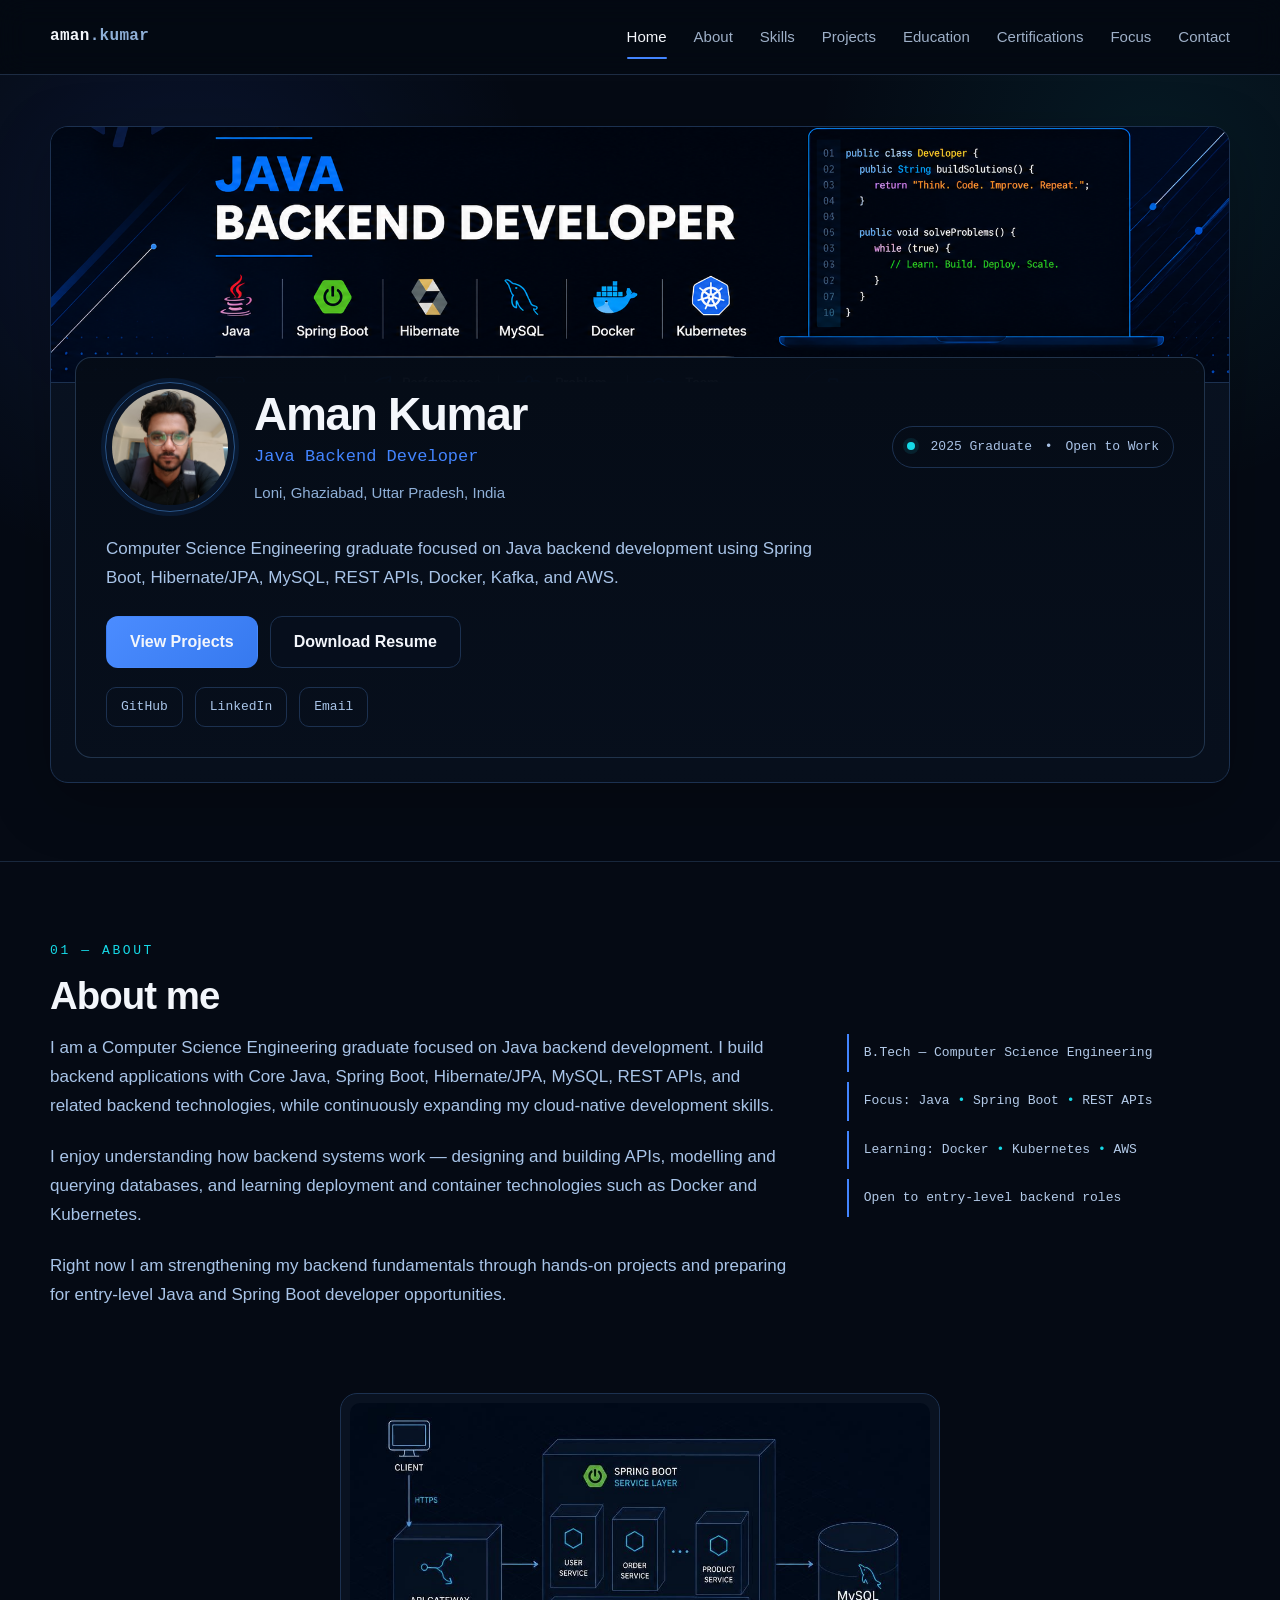
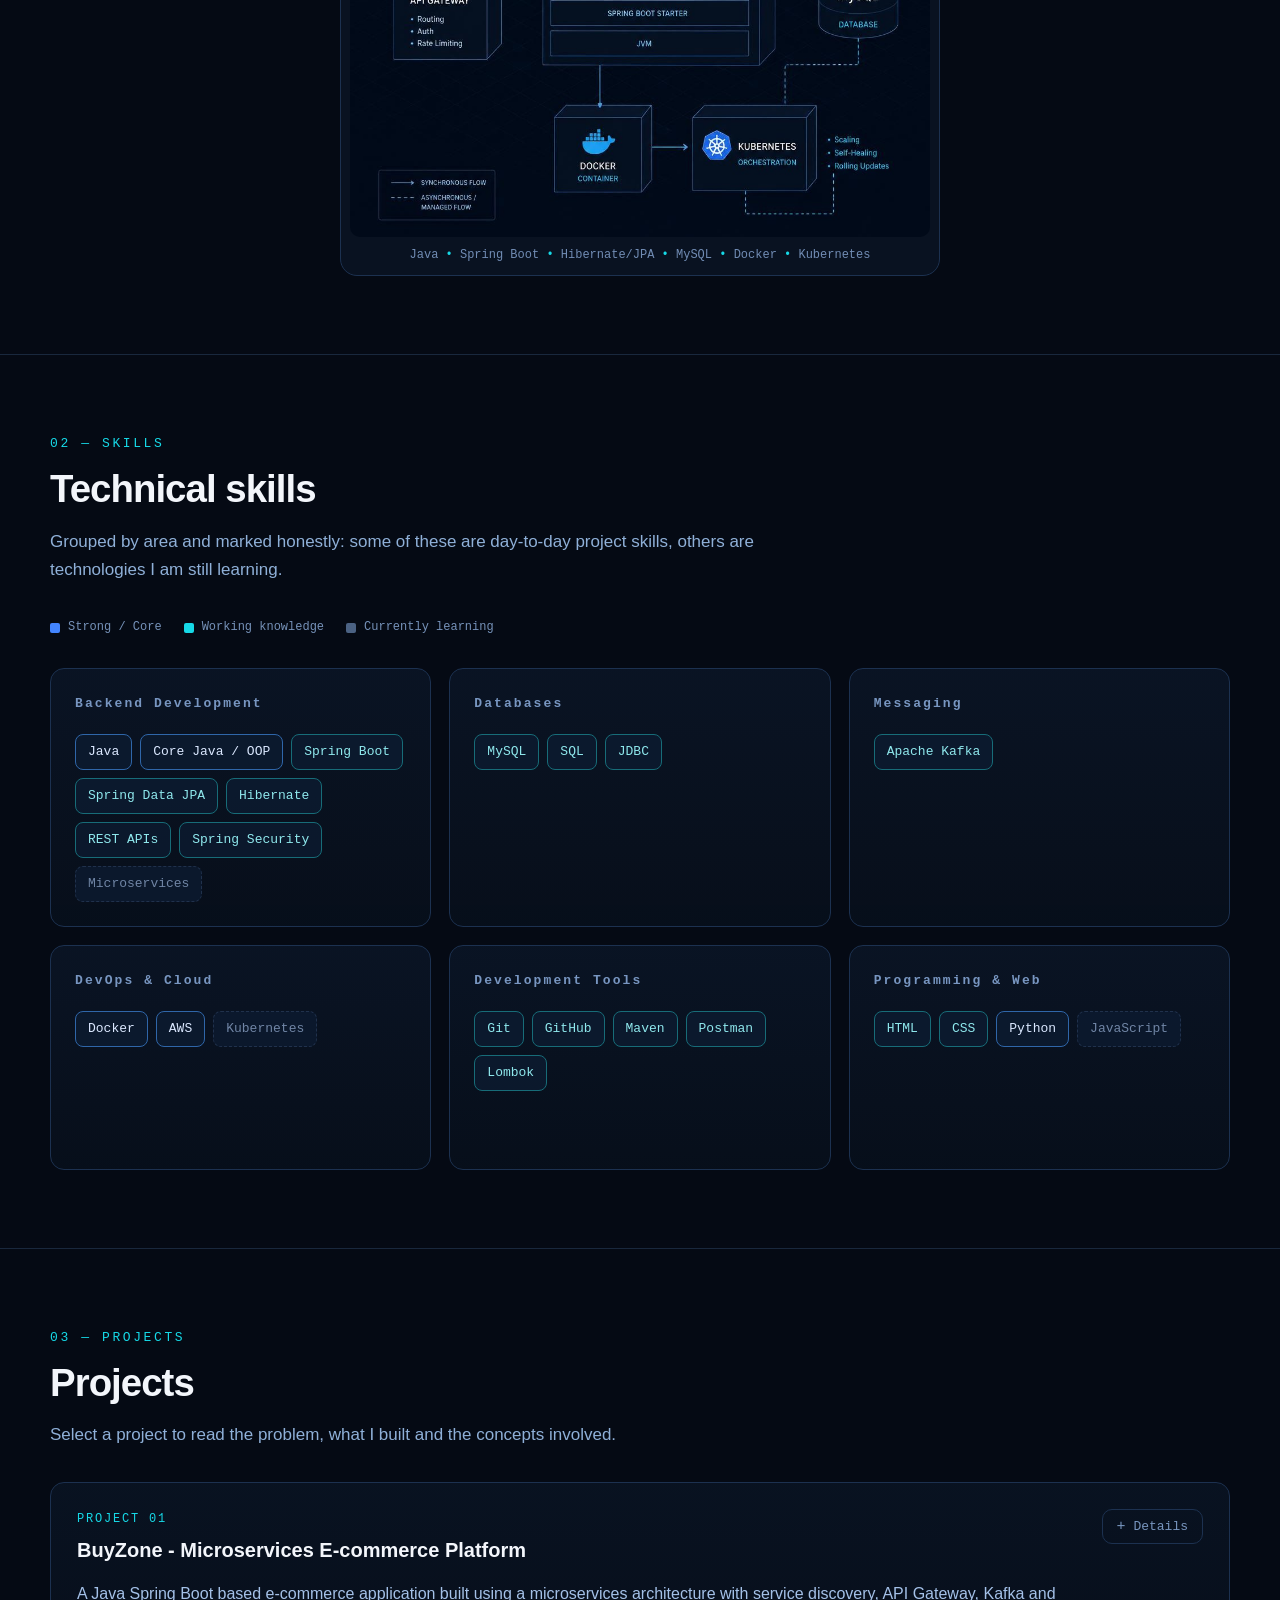
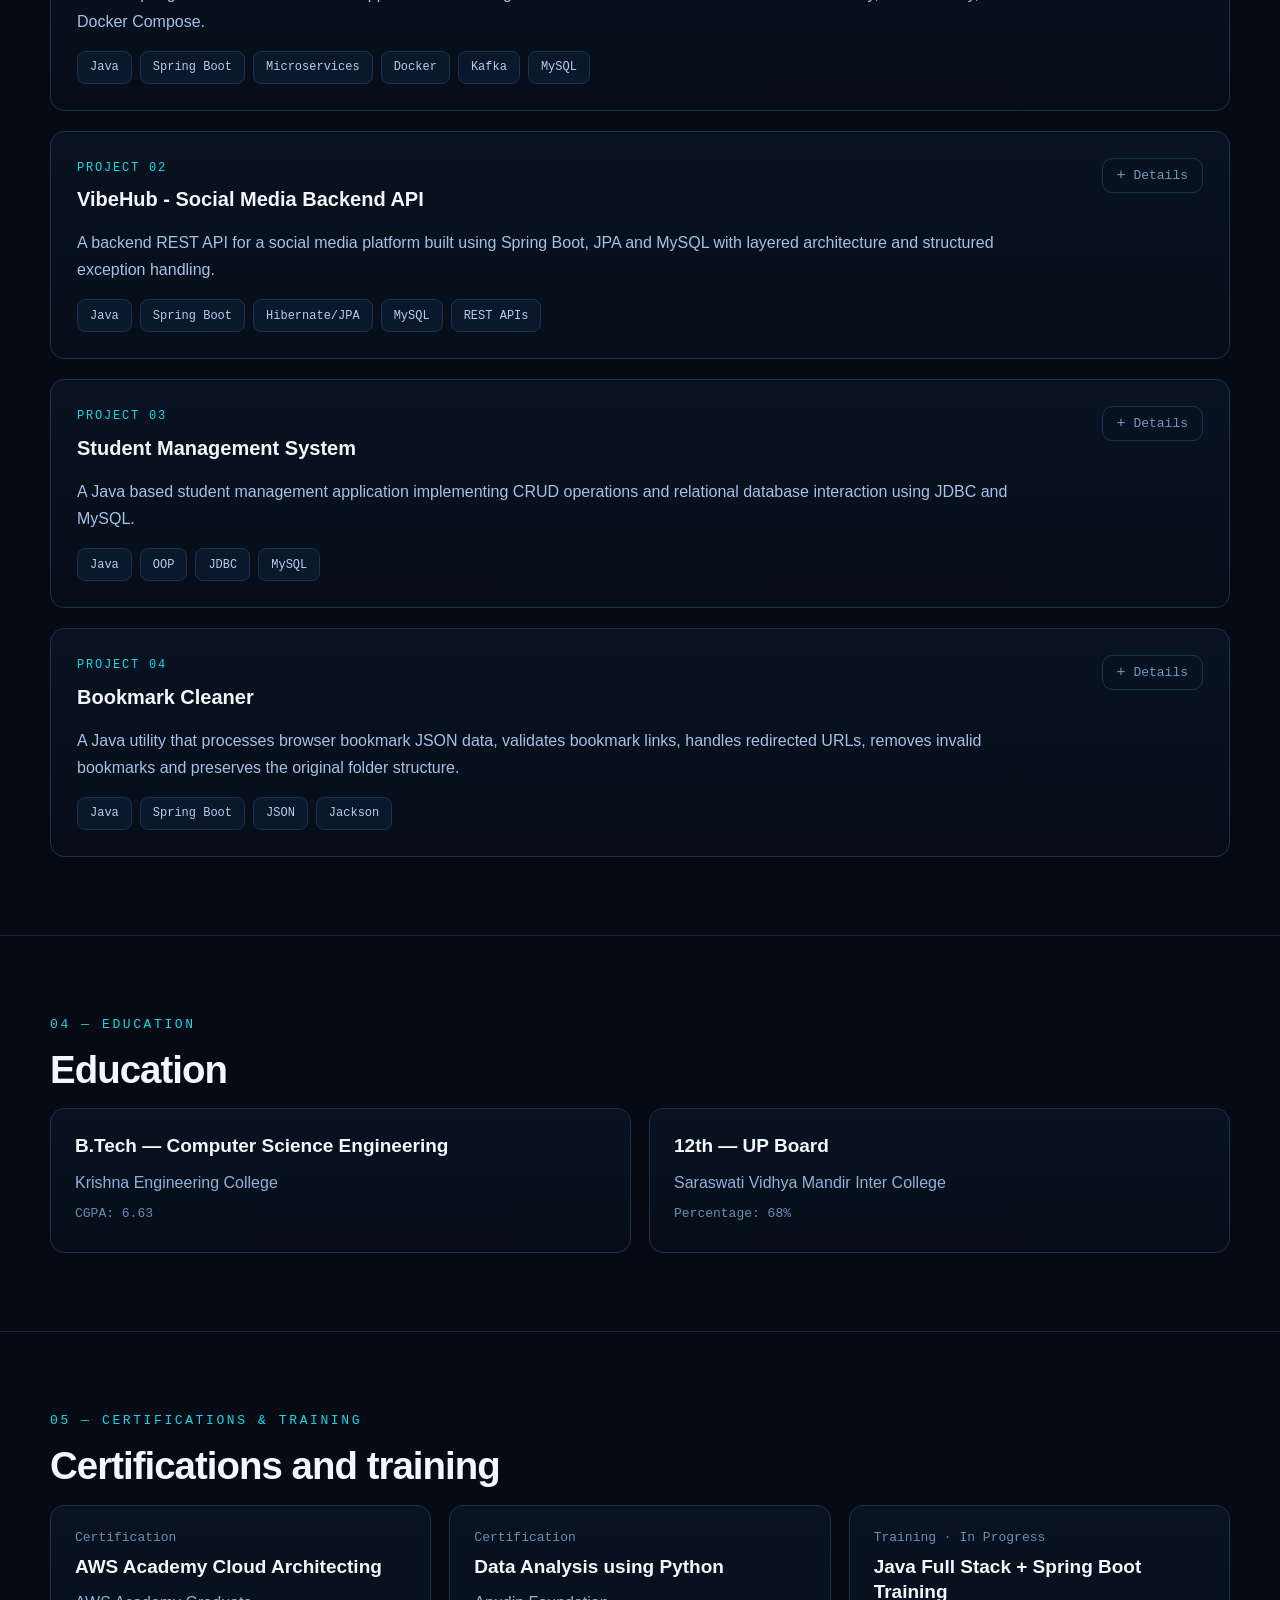
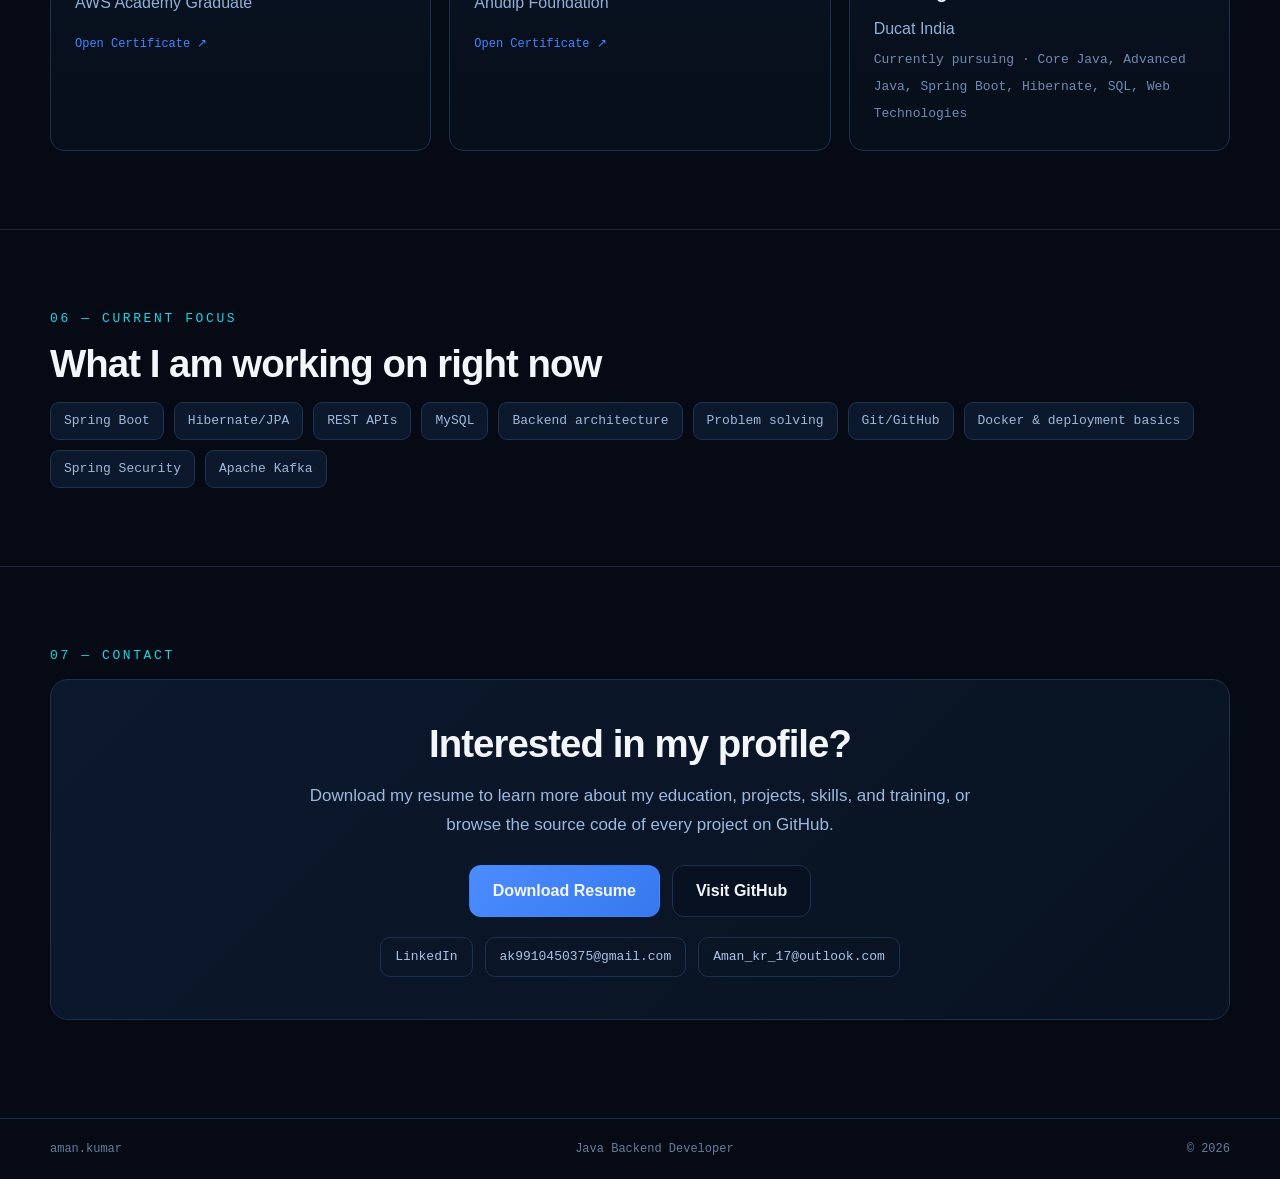
==== index.html @ 30c05685 "added metadata to HTML page for better SEO results" ====
<!doctype html>
<html lang="en">
    <head>
        <meta charset="UTF-8" />
        <meta name="viewport" content="width=device-width, initial-scale=1.0" />

        <title>Aman Kumar — Java Backend Developer | Spring Boot</title>
        <meta
            name="description"
            content="Aman Kumar is a Java Backend Developer and CSE graduate building backend applications with Java, Spring Boot, Hibernate/JPA, MySQL, REST APIs, Docker, Kafka and AWS."
        />
        <meta name="author" content="Aman Kumar" />
        <meta
            name="robots"
            content="index, follow, max-image-preview:large, max-snippet:-1, max-video-preview:-1"
        />

        <!-- Canonical URL: the preferred indexable URL for this portfolio. -->
        <link
            rel="canonical"
            href="https://aman-kumar-developer.github.io/"
        />

        <!-- Open Graph metadata for link previews and social sharing. -->
        <meta
            property="og:title"
            content="Aman Kumar — Java Backend Developer | Spring Boot"
        />
        <meta
            property="og:description"
            content="Portfolio of Aman Kumar, a Java Backend Developer focused on Java, Spring Boot, Hibernate/JPA, MySQL, REST APIs, Docker, Kafka and AWS."
        />
        <meta
            property="og:url"
            content="https://aman-kumar-developer.github.io/"
        />
        <meta property="og:type" content="profile" />
        <meta property="og:locale" content="en_IN" />
        <meta property="og:site_name" content="Aman Kumar — Java Backend Developer" />
        <meta
            property="og:image"
            content="https://aman-kumar-developer.github.io/images/hero-banner-DESKTOP.png"
        />
        <meta
            property="og:image:alt"
            content="Aman Kumar — Java Backend Developer portfolio banner"
        />
        <meta property="profile:first_name" content="Aman" />
        <meta property="profile:last_name" content="Kumar" />

        <!-- X/Twitter-compatible social preview metadata. -->
        <meta name="twitter:card" content="summary_large_image" />
        <meta
            name="twitter:title"
            content="Aman Kumar — Java Backend Developer | Spring Boot"
        />
        <meta
            name="twitter:description"
            content="Portfolio of Aman Kumar, a Java Backend Developer focused on Java, Spring Boot, Hibernate/JPA, MySQL, REST APIs, Docker, Kafka and AWS."
        />
        <meta
            name="twitter:image"
            content="https://aman-kumar-developer.github.io/images/hero-banner-DESKTOP.png"
        />
        <meta
            name="twitter:image:alt"
            content="Aman Kumar — Java Backend Developer portfolio banner"
        />

        <link rel="stylesheet" href="css/style-updated.css" />

        <!-- Structured data helps search engines understand the person and website. -->
        <script type="application/ld+json">
        {
          "@context": "https://schema.org",
          "@graph": [
            {
              "@type": "Person",
              "@id": "https://aman-kumar-developer.github.io/#person",
              "name": "Aman Kumar",
              "url": "https://aman-kumar-developer.github.io/",
              "image": "https://aman-kumar-developer.github.io/images/profile-photo%20(Small).png",
              "jobTitle": "Java Backend Developer",
              "description": "Java Backend Developer and Computer Science Engineering graduate focused on Java, Spring Boot, Hibernate/JPA, MySQL, REST APIs, Docker, Kafka and AWS.",
              "sameAs": [
                "https://github.com/Aman-Kumar-Developer",
                "https://www.linkedin.com/in/aman-kumar-177811348/"
              ],
              "knowsAbout": [
                "Java",
                "Core Java",
                "Object-Oriented Programming",
                "Spring Boot",
                "Spring Data JPA",
                "Hibernate",
                "REST APIs",
                "Spring Security",
                "MySQL",
                "SQL",
                "JDBC",
                "Apache Kafka",
                "Docker",
                "Docker Compose",
                "AWS",
                "Kubernetes",
                "Git",
                "GitHub",
                "Maven"
              ],
              "alumniOf": {
                "@type": "CollegeOrUniversity",
                "name": "Krishna Engineering College"
              }
            },
            {
              "@type": "WebSite",
              "@id": "https://aman-kumar-developer.github.io/#website",
              "url": "https://aman-kumar-developer.github.io/",
              "name": "Aman Kumar — Java Backend Developer",
              "description": "Professional portfolio of Aman Kumar, a Java Backend Developer focused on Java and Spring Boot backend development.",
              "publisher": {
                "@id": "https://aman-kumar-developer.github.io/#person"
              }
            },
            {
              "@type": "ProfilePage",
              "@id": "https://aman-kumar-developer.github.io/#profilepage",
              "url": "https://aman-kumar-developer.github.io/",
              "name": "Aman Kumar — Java Backend Developer",
              "isPartOf": {
                "@id": "https://aman-kumar-developer.github.io/#website"
              },
              "mainEntity": {
                "@id": "https://aman-kumar-developer.github.io/#person"
              }
            }
          ]
        }
        </script>
    </head>
    <body>
        <header class="site-header">
            <nav class="nav container" aria-label="Primary navigation">
                <a class="brand" href="#home">aman<span>.kumar</span></a>

                <button
                    class="menu-toggle"
                    type="button"
                    aria-label="Open navigation"
                    aria-expanded="false"
                >
                    <span></span><span></span><span></span>
                </button>

                <div class="nav-links">
                    <a class="nav-link active" href="#home">Home</a>
                    <a class="nav-link" href="#about">About</a>
                    <a class="nav-link" href="#skills">Skills</a>
                    <a class="nav-link" href="#projects">Projects</a>
                    <a class="nav-link" href="#education">Education</a>
                    <a class="nav-link" href="#certifications">Certifications</a>
                    <a class="nav-link" href="#focus">Focus</a>
                    <a class="nav-link" href="#contact">Contact</a>
                </div>
            </nav>
        </header>

        <main>
            <!-- HERO -->
            <section id="home" class="hero section">
                <div class="container">
                    <div class="hero-card reveal">
                        <img
                            class="hero-banner clickable-image"
                            src="images/hero-banner-DESKTOP.png"
                            alt="Java backend developer portfolio banner featuring Java, Spring Boot, Hibernate, MySQL, Docker and Kubernetes"
                            loading="eager"
                            fetchpriority="high"
                            decoding="async"
                        />

                        <div class="hero-content">
                            <div class="profile-row">
                                <img
                                    class="profile-photo clickable-image"
                                    id="profilePic"
                                    src="images/profile-photo (Small).png"
                                    alt="Portrait of Aman Kumar, Java Backend Developer"
                                    decoding="async"
                                />
                                <div class="profile-copy">
                                    <h1>Aman Kumar</h1>
                                    <p class="role">Java Backend Developer</p>
                                    <p class="location">
                                        Loni, Ghaziabad, Uttar Pradesh, India
                                    </p>
                                </div>

                                <div class="status-badge">
                                    <span class="status-dot"></span>
                                    2025 Graduate <i>•</i> Open to Work
                                </div>
                            </div>

                            <p class="hero-description">
                                Computer Science Engineering graduate focused on
                                Java backend development using Spring Boot,
                                Hibernate/JPA, MySQL, REST APIs, Docker, Kafka,
                                and AWS.
                            </p>

                            <div class="hero-actions">
                                <a class="button primary" href="#projects"
                                    >View Projects</a
                                >
                                <a
                                    class="button secondary"
                                    href="files/AMAN_kumar_java_1P.pdf"
                                    download
                                    type="application/pdf"
                                    >Download Resume</a
                                >
                            </div>

                            <div class="social-links">
                                <a
                                    href="https://github.com/Aman-Kumar-Developer"
                                    target="_blank"
                                    rel="me noopener"
                                    >GitHub</a
                                >
                                <a
                                    href="https://linkedin.com/in/aman-kumar-177811348"
                                    target="_blank"
                                    rel="me noopener"
                                    >LinkedIn</a
                                >
                                <a href="mailto:ak9910450375@gmail.com"
                                    >Email</a
                                >
                            </div>
                        </div>
                    </div>
                </div>
            </section>

            <!-- ABOUT -->
            <section id="about" class="section divided">
                <div class="container">
                    <p class="section-label">01 — ABOUT</p>
                    <div class="section-heading">
                        <h2>About me</h2>
                    </div>

                    <div class="about-grid">
                        <div class="about-copy">
                            <p>
                                I am a Computer Science Engineering graduate
                                focused on Java backend development. I build
                                backend applications with Core Java, Spring Boot,
                                Hibernate/JPA, MySQL, REST APIs, and related
                                backend technologies, while continuously expanding
                                my cloud-native development skills.
                            </p>
                            <p>
                                I enjoy understanding how backend systems work —
                                designing and building APIs, modelling and
                                querying databases, and learning deployment and
                                container technologies such as Docker and
                                Kubernetes.
                            </p>
                            <p>
                                Right now I am strengthening my backend
                                fundamentals through hands-on projects and
                                preparing for entry-level Java and Spring Boot
                                developer opportunities.
                            </p>
                        </div>

                        <aside class="about-meta">
                            <div>B.Tech — Computer Science Engineering</div>
                            <div>
                                Focus: Java <span>•</span> Spring Boot
                                <span>•</span> REST APIs
                            </div>
                            <div>
                                Learning: Docker <span>•</span> Kubernetes
                                <span>•</span> AWS
                            </div>
                            <div>Open to entry-level backend roles</div>
                        </aside>
                    </div>

                    <div class="architecture-card reveal">
                        <img
                            src="images/architecture.jpg"
                            class="clickable-image"
                            loading="lazy"
                            decoding="async"
                            alt="Backend architecture diagram showing client, API gateway, Spring Boot services, MySQL, Docker and Kubernetes"
                        />
                        <p>
                            Java <span>•</span> Spring Boot
                            <span>•</span> Hibernate/JPA <span>•</span> MySQL
                            <span>•</span> Docker <span>•</span> Kubernetes
                        </p>
                    </div>
                </div>
            </section>

            <!-- SKILLS -->
            <section id="skills" class="section divided">
                <div class="container">
                    <p class="section-label">02 — SKILLS</p>
                    <h2>Technical skills</h2>
                    <p class="section-intro">
                        Grouped by area and marked honestly: some of these are
                        day-to-day project skills, others are technologies I am
                        still learning.
                    </p>

                    <div class="legend" aria-label="Skill level legend">
                        <span
                            ><b class="legend-dot core"></b>Strong / Core</span
                        >
                        <span
                            ><b class="legend-dot working"></b>Working
                            knowledge</span
                        >
                        <span
                            ><b class="legend-dot learning"></b>Currently
                            learning</span
                        >
                    </div>

                    <div class="skill-grid">
                        <article class="skill-card">
                            <h3>Backend Development</h3>
                            <div class="chips">
                                <span class="chip core">Java</span>
                                <span class="chip core">Core Java / OOP</span>
                                <span class="chip working">Spring Boot</span>
                                <span class="chip working"
                                    >Spring Data JPA</span
                                >
                                <span class="chip working">Hibernate</span>
                                <span class="chip working">REST APIs</span>
                                <span class="chip working"
                                    >Spring Security</span
                                >
                                <span class="chip learning">Microservices</span>
                            </div>
                        </article>

                        <article class="skill-card">
                            <h3>Databases</h3>
                            <div class="chips">
                                <span class="chip working">MySQL</span>
                                <span class="chip working">SQL</span>
                                <span class="chip working">JDBC</span>
                            </div>
                        </article>

                        <article class="skill-card">
                            <h3>Messaging</h3>
                            <div class="chips">
                                <span class="chip working">Apache Kafka</span>
                            </div>
                        </article>

                        <article class="skill-card">
                            <h3>DevOps &amp; Cloud</h3>
                            <div class="chips">
                                <span class="chip core">Docker</span>
                                <span class="chip core">AWS</span>
                                <span class="chip learning">Kubernetes</span>
                            </div>
                        </article>

                        <article class="skill-card">
                            <h3>Development Tools</h3>
                            <div class="chips">
                                <span class="chip working">Git</span>
                                <span class="chip working">GitHub</span>
                                <span class="chip working">Maven</span>
                                <span class="chip working">Postman</span>
                                <span class="chip working">Lombok</span>
                            </div>
                        </article>

                        <article class="skill-card">
                            <h3>Programming &amp; Web</h3>
                            <div class="chips">
                                <span class="chip working">HTML</span>
                                <span class="chip working">CSS</span>
                                <span class="chip core">Python</span>
                                <span class="chip learning">JavaScript</span>
                            </div>
                        </article>
                    </div>
                </div>
            </section>

            <!-- PROJECTS -->
            <section id="projects" class="section divided">
                <div class="container">
                    <p class="section-label">03 — PROJECTS</p>
                    <h2>Projects</h2>
                    <p class="section-intro">
                        Select a project to read the problem, what I built and
                        the concepts involved.
                    </p>

                    <div class="project-list">
                        <!-- PROJECT 01 -->
                        <article class="project-card reveal">
                            <div class="project-top">
                                <div>
                                    <p class="project-number">PROJECT 01</p>
                                    <h3>
                                        BuyZone - Microservices E-commerce
                                        Platform
                                    </h3>
                                </div>
                                <button
                                    class="details-toggle"
                                    type="button"
                                    aria-expanded="false"
                                >
                                    <span>+</span> Details
                                </button>
                            </div>

                            <p class="project-summary">
                                A Java Spring Boot based e-commerce application
                                built using a microservices architecture with
                                service discovery, API Gateway, Kafka and Docker
                                Compose.
                            </p>

                            <div class="chips">
                                <span class="tag">Java</span>
                                <span class="tag">Spring Boot</span>
                                <span class="tag">Microservices</span>
                                <span class="tag">Docker</span>
                                <span class="tag">Kafka</span>
                                <span class="tag">MySQL</span>
                            </div>

                            <div class="project-details">
                                <div>
                                    <strong>Problem</strong>
                                    <p>
                                        Build and run an e-commerce system using
                                        independently deployable services with
                                        communication and service management
                                        between components.
                                    </p>
                                </div>

                                <div>
                                    <strong>What was built</strong>
                                    <p>
                                        Worked on a Spring Boot microservices
                                        application involving Service Discovery
                                        with Eureka, API Gateway, REST APIs,
                                        notification services, databases and
                                        Kafka-based asynchronous communication.
                                    </p>
                                </div>

                                <div>
                                    <strong>Main concepts</strong>
                                    <p>
                                        Microservices architecture, service
                                        discovery, API gateway, asynchronous
                                        messaging, containerization, service
                                        dependencies, health checks and
                                        troubleshooting.
                                    </p>
                                </div>

                                <div>
                                    <strong>Technologies</strong>
                                    <p>
                                        Java, Spring Boot, Microservices,
                                        Eureka, Docker, Docker Compose, Kafka,
                                        REST APIs and MySQL.
                                    </p>
                                </div>
                            </div>
                        </article>

                        <!-- PROJECT 02 -->
                        <article class="project-card reveal">
                            <div class="project-top">
                                <div>
                                    <p class="project-number">PROJECT 02</p>
                                    <h3>VibeHub - Social Media Backend API</h3>
                                </div>
                                <button
                                    class="details-toggle"
                                    type="button"
                                    aria-expanded="false"
                                >
                                    <span>+</span> Details
                                </button>
                            </div>

                            <p class="project-summary">
                                A backend REST API for a social media platform
                                built using Spring Boot, JPA and MySQL with
                                layered architecture and structured exception
                                handling.
                            </p>

                            <div class="chips">
                                <span class="tag">Java</span>
                                <span class="tag">Spring Boot</span>
                                <span class="tag">Hibernate/JPA</span>
                                <span class="tag">MySQL</span>
                                <span class="tag">REST APIs</span>
                            </div>

                            <div class="project-details">
                                <div>
                                    <strong>Problem</strong>
                                    <p>
                                        Provide a structured backend for social
                                        media style user and post operations
                                        with persistent relational data.
                                    </p>
                                </div>

                                <div>
                                    <strong>What was built</strong>
                                    <p>
                                        Built a Spring Boot REST backend with
                                        user management, authentication flows,
                                        profile management, posts and database
                                        interaction using layered architecture.
                                    </p>
                                </div>

                                <div>
                                    <strong>Main concepts</strong>
                                    <p>
                                        Dependency injection, DTOs,
                                        service-repository architecture, entity
                                        relationships, validation, global
                                        exception handling, ORM and RESTful API
                                        design.
                                    </p>
                                </div>

                                <div>
                                    <strong>Technologies</strong>
                                    <p>
                                        Java, Spring Boot, Spring Data JPA,
                                        Hibernate, MySQL, Lombok and Maven.
                                    </p>
                                </div>

                                <a
                                    class="inline-link"
                                    href="https://github.com/Aman-Kumar-Developer/aman-a25/VibeHub"
                                    target="_blank"
                                    rel="noopener"
                                >
                                    View on GitHub ↗
                                </a>
                            </div>
                        </article>

                        <!-- PROJECT 03 -->
                        <article class="project-card reveal">
                            <div class="project-top">
                                <div>
                                    <p class="project-number">PROJECT 03</p>
                                    <h3>Student Management System</h3>
                                </div>
                                <button
                                    class="details-toggle"
                                    type="button"
                                    aria-expanded="false"
                                >
                                    <span>+</span> Details
                                </button>
                            </div>

                            <p class="project-summary">
                                A Java based student management application
                                implementing CRUD operations and relational
                                database interaction using JDBC and MySQL.
                            </p>

                            <div class="chips">
                                <span class="tag">Java</span>
                                <span class="tag">OOP</span>
                                <span class="tag">JDBC</span>
                                <span class="tag">MySQL</span>
                            </div>

                            <div class="project-details">
                                <div>
                                    <strong>Problem</strong>
                                    <p>
                                        Manage student records while keeping
                                        application logic and relational
                                        database interaction organized.
                                    </p>
                                </div>

                                <div>
                                    <strong>What was built</strong>
                                    <p>
                                        A Java application with CRUD operations,
                                        JDBC and MySQL persistence, input
                                        validation, exception handling and
                                        interface driven separation of
                                        responsibilities.
                                    </p>
                                </div>

                                <div>
                                    <strong>Main concepts</strong>
                                    <p>
                                        OOP, abstraction, interfaces, exception
                                        handling, database connectivity and
                                        structured application design.
                                    </p>
                                </div>

                                <div>
                                    <strong>Technologies</strong>
                                    <p>Java, JDBC and MySQL.</p>
                                </div>

                                <a
                                    class="inline-link"
                                    href="https://github.com/Aman-Kumar-Developer/StudentManagementSystem"
                                    target="_blank"
                                    rel="noopener"
                                >
                                    View on GitHub ↗
                                </a>
                            </div>
                        </article>

                        <!-- PROJECT 04 -->
                        <article class="project-card reveal">
                            <div class="project-top">
                                <div>
                                    <p class="project-number">PROJECT 04</p>
                                    <h3>Bookmark Cleaner</h3>
                                </div>
                                <button
                                    class="details-toggle"
                                    type="button"
                                    aria-expanded="false"
                                >
                                    <span>+</span> Details
                                </button>
                            </div>

                            <p class="project-summary">
                                A Java utility that processes browser bookmark
                                JSON data, validates bookmark links, handles
                                redirected URLs, removes invalid bookmarks and
                                preserves the original folder structure.
                            </p>

                            <div class="chips">
                                <span class="tag">Java</span>
                                <span class="tag">Spring Boot</span>
                                <span class="tag">JSON</span>
                                <span class="tag">Jackson</span>
                            </div>

                            <div class="project-details">
                                <div>
                                    <strong>Problem</strong>
                                    <p>
                                        Clean a browser bookmark export without
                                        losing the original folder structure.
                                    </p>
                                </div>

                                <div>
                                    <strong>What was built</strong>
                                    <p>
                                        A Java utility that parses bookmark
                                        JSON, validates links, handles
                                        redirects, removes invalid entries and
                                        generates an updated bookmark structure.
                                    </p>
                                </div>

                                <div>
                                    <strong>Main concepts</strong>
                                    <p>
                                        JSON parsing, object mapping,
                                        validation, URL handling and recursive
                                        bookmark structures.
                                    </p>
                                </div>

                                <div>
                                    <strong>Technologies</strong>
                                    <p>Java, Spring Boot, JSON and Jackson.</p>
                                </div>
                            </div>
                        </article>
                    </div>
                </div>
            </section>

            <!-- EDUCATION -->
            <section id="education" class="section divided">
                <div class="container">
                    <p class="section-label">04 — EDUCATION</p>
                    <h2>Education</h2>

                    <div class="education-grid">
                        <article class="info-card">
                            <h3>B.Tech — Computer Science Engineering</h3>
                            <p>Krishna Engineering College</p>
                            <span>CGPA: 6.63</span>
                        </article>
                        <article class="info-card">
                            <h3>12th — UP Board</h3>
                            <p>Saraswati Vidhya Mandir Inter College</p>
                            <span>Percentage: 68%</span>
                        </article>
                    </div>
                </div>
            </section>

            <!-- CERTIFICATIONS -->
            <section id="certifications" class="section divided">
                <div class="container">
                    <p class="section-label">
                        05 — CERTIFICATIONS &amp; TRAINING
                    </p>
                    <h2>Certifications and training</h2>

                    <div class="cert-grid">
                        <article class="info-card cert-card">
                            <small>Certification</small>
                            <h3>AWS Academy Cloud Architecting</h3>
                            <p>AWS Academy Graduate</p>
                            <a
                                class="inline-link"
                                href="files/aws-academy-cloud-architecting.pdf"
                                target="_blank"
                                rel="noopener"
                                >Open Certificate ↗</a
                            >
                        </article>

                        <article class="info-card cert-card">
                            <small>Certification</small>
                            <h3>Data Analysis using Python</h3>
                            <p>Anudip Foundation</p>
                            <a
                                class="inline-link"
                                href="files/data-analysis-python.pdf"
                                target="_blank"
                                rel="noopener"
                                >Open Certificate ↗</a
                            >
                        </article>

                        <article class="info-card cert-card">
                            <small>Training · In Progress</small>
                            <h3>Java Full Stack + Spring Boot Training</h3>
                            <p>Ducat India</p>
                            <span
                                >Currently pursuing · Core Java, Advanced Java,
                                Spring Boot, Hibernate, SQL, Web
                                Technologies</span
                            >
                        </article>
                    </div>
                </div>
            </section>

            <!-- CURRENT FOCUS -->
            <section id="focus" class="section divided">
                <div class="container">
                    <p class="section-label">06 — CURRENT FOCUS</p>
                    <h2>What I am working on right now</h2>

                    <div class="focus-chips">
                        <span>Spring Boot</span>
                        <span>Hibernate/JPA</span>
                        <span>REST APIs</span>
                        <span>MySQL</span>
                        <span>Backend architecture</span>
                        <span>Problem solving</span>
                        <span>Git/GitHub</span>
                        <span>Docker &amp; deployment basics</span>
                        <span>Spring Security</span>
                        <span>Apache Kafka</span>
                    </div>
                </div>
            </section>

            <!-- CONTACT -->
            <section id="contact" class="section divided contact-section">
                <div class="container">
                    <p class="section-label">07 — CONTACT</p>

                    <div class="contact-card reveal">
                        <h2>Interested in my profile?</h2>
                        <p>
                            Download my resume to learn more about my education,
                            projects, skills, and training, or browse the source
                            code of every project on GitHub.
                        </p>

                        <div class="contact-actions">
                            <a
                                class="button primary"
                                href="files/resume.pdf"
                                download
                                type="application/pdf"
                                >Download Resume</a
                            >
                            <a
                                class="button secondary"
                                href="https://github.com/Aman-Kumar-Developer"
                                target="_blank"
                                rel="noopener"
                                >Visit GitHub</a
                            >
                        </div>

                        <div class="contact-links">
                            <a
                                href="https://linkedin.com/in/aman-kumar-177811348"
                                target="_blank"
                                rel="noopener"
                                >LinkedIn</a
                            >
                            <a href="mailto:ak9910450375@gmail.com"
                                >ak9910450375@gmail.com</a
                            >
                            <a href="mailto:Aman_kr_17@outlook.com"
                                >Aman_kr_17@outlook.com</a
                            >
                        </div>
                    </div>
                </div>
            </section>
        </main>

        <footer class="footer">
            <div class="container">
                <span>aman.kumar</span>
                <span>Java Backend Developer</span>
                <span>© <span id="year"></span></span>
            </div>
        </footer>

        <!-- Image Expansion Modal -->
        <div id="imageModal" class="modal">
            <span class="modal-close">&times;</span>
            <img class="modal-content" id="expandedImage" />
        </div>

        <script src="js/script.js"></script>
    </body>
</html>
---- css/style-updated.css ----
/* =========================================================
   Aman Kumar — Java Backend Developer Portfolio
   Responsive desktop-first stylesheet
   ========================================================= */

/* ---------- Design Tokens ---------- */

:root {
    --bg: #050a14;
    --bg-soft: #07101e;
    --surface: #091221;
    --surface-2: #0b1627;

    --border: #1c3150;
    --border-strong: #295487;

    --text: #f3f6fb;
    --muted: #8fb0d8;
    --muted-2: #6f89ac;

    --blue: #4385ff;
    --blue-2: #2674ff;
    --cyan: #16d9e7;

    --shadow: 0 18px 60px rgba(0, 0, 0, 0.25);
    --radius: 14px;

    /* Calibrated for normal 100% laptop viewing. */
    --max: 1180px;
}

/* ---------- Base ---------- */

* {
    box-sizing: border-box;
}

html {
    scroll-behavior: smooth;
    scroll-padding-top: 78px;
}

body {
    margin: 0;
    background: var(--bg);
    color: var(--text);
    font-family: "Segoe UI", Arial, sans-serif;
    line-height: 1.7;
}

img {
    max-width: 100%;
}

a {
    color: inherit;
    text-decoration: none;
}

button,
a {
    -webkit-tap-highlight-color: transparent;
}

button {
    font: inherit;
}

.container {
    width: min(calc(100% - 64px), var(--max));
    margin-inline: auto;
}

.section {
    padding: clamp(78px, 5vw, 94px) 0;
}

.divided {
    border-top: 1px solid rgba(43, 67, 96, 0.55);
}

.section-label,
.project-number,
.skill-card h3,
.brand,
.status-badge,
.about-meta,
.tag,
.chip,
.focus-chips span,
.legend,
.inline-link {
    font-family: Consolas, "Courier New", monospace;
}

.section-label {
    margin: 0 0 12px;
    color: var(--cyan);
    font-size: 13px;
    letter-spacing: 0.2em;
    text-transform: uppercase;
}

h1,
h2,
h3,
p {
    margin-top: 0;
}

h2 {
    margin-bottom: 16px;
    font-size: clamp(2rem, 3vw, 2.55rem);
    line-height: 1.15;
    letter-spacing: -0.025em;
}

.section-intro {
    max-width: 720px;
    margin-bottom: 32px;
    color: var(--muted);
    font-size: 17px;
}

/* ---------- Navigation ---------- */

.site-header {
    position: sticky;
    top: 0;
    z-index: 100;
    border-bottom: 1px solid rgba(38, 57, 84, 0.75);
    background: rgba(4, 9, 18, 0.9);
    backdrop-filter: blur(14px);
    -webkit-backdrop-filter: blur(14px);
}

.nav {
    min-height: 74px;
    display: flex;
    align-items: center;
    justify-content: space-between;
}

.brand {
    font-size: 16px;
    font-weight: 700;
    letter-spacing: 0.02em;
}

.brand span {
    color: var(--muted);
}

.nav-links {
    display: flex;
    align-items: center;
    gap: 27px;
}

.nav-link {
    position: relative;
    color: #9eb0c8;
    font-size: 15px;
    transition: color 0.2s ease;
}

.nav-link:hover,
.nav-link.active {
    color: var(--text);
}

.nav-link.active::after {
    content: "";
    position: absolute;
    left: 0;
    right: 0;
    bottom: -9px;
    height: 2px;
    background: var(--blue);
    border-radius: 999px;
}

.menu-toggle {
    display: none;
    width: 44px;
    height: 42px;
    border: 1px solid var(--border);
    border-radius: 10px;
    background: transparent;
    cursor: pointer;
}

.menu-toggle span {
    display: block;
    width: 19px;
    height: 2px;
    margin: 4px auto;
    background: var(--text);
}

/* ---------- Hero ---------- */

.hero {
    padding-top: clamp(46px, 4vw, 56px);
    background:
        radial-gradient(
            circle at 15% 20%,
            rgba(48, 111, 255, 0.12),
            transparent 28%
        ),
        radial-gradient(
            circle at 90% 10%,
            rgba(22, 217, 231, 0.08),
            transparent 25%
        );
}

.hero-card {
    overflow: visible;
    border: 1px solid var(--border);
    border-radius: 18px;
    background: linear-gradient(
        180deg,
        rgba(9, 19, 35, 0.92),
        rgba(7, 15, 28, 0.98)
    );
    box-shadow: var(--shadow);
}

/*
 * The supplied desktop artwork is 16:9.
 * The height is deliberately smaller than the previous 320px value
 * so a normal 100% laptop viewport does not feel zoomed in.
 */
.hero-banner {
    display: block;
    width: 100%;
    height: clamp(255px, 20vw, 285px);
    object-fit: cover;
    object-position: center;
    background: #020812;
    border-radius: 17px 17px 0 0;
    border-bottom: 1px solid var(--border);
}

.hero-content {
    position: relative;
    z-index: 3;
    margin: -26px 24px 24px;
    padding: 25px 30px 30px;
    border: 1px solid rgba(43, 67, 96, 0.72);
    border-radius: 16px;
    background: linear-gradient(
        180deg,
        rgba(5, 12, 23, 0.98),
        rgba(7, 15, 28, 0.99)
    );
}

.profile-row {
    display: flex;
    align-items: center;
    gap: 20px;
    position: relative;
    z-index: 2;
}

.profile-photo {
    width: clamp(128px, 9vw, 142px);
    height: clamp(128px, 9vw, 142px);
    flex: 0 0 clamp(128px, 9vw, 142px);
    object-fit: cover;
    object-position: center;
    border: 6px solid #091528;
    outline: 1px solid var(--border-strong);
    border-radius: 50%;
    background: #0b1a2f;
    box-shadow: 0 0 0 5px rgba(10, 30, 58, 0.75);
}

.profile-copy {
    min-width: 0;
}

.profile-copy h1 {
    margin-bottom: 0;
    font-size: clamp(2.2rem, 3.6vw, 3rem);
    line-height: 1.1;
    letter-spacing: -0.03em;
}

.role {
    margin: 3px 0 8px;
    color: var(--blue);
    font-family: Consolas, "Courier New", monospace;
    font-size: 17px;
}

.location {
    margin: 0;
    color: var(--muted);
    font-size: 15px;
}

.status-badge {
    margin-left: auto;
    padding: 9px 14px;
    border: 1px solid var(--border);
    border-radius: 999px;
    color: #a9c2e6;
    white-space: nowrap;
    font-size: 13px;
}

.status-badge i {
    font-style: normal;
    margin: 0 5px;
}

.status-dot {
    display: inline-block;
    width: 8px;
    height: 8px;
    margin-right: 8px;
    border-radius: 50%;
    background: var(--cyan);
    box-shadow: 0 0 0 4px rgba(22, 217, 231, 0.1);
}

.hero-description {
    max-width: 720px;
    margin: 24px 0 23px;
    color: #a8c4e8;
    font-size: 17px;
}

.hero-actions,
.contact-actions,
.social-links,
.contact-links {
    display: flex;
    flex-wrap: wrap;
    gap: 12px;
}

.button {
    display: inline-flex;
    min-height: 52px;
    align-items: center;
    justify-content: center;
    padding: 0 23px;
    border: 1px solid var(--border);
    border-radius: 12px;
    font-weight: 700;
    transition:
        transform 0.2s ease,
        border-color 0.2s ease,
        background 0.2s ease;
}

.button:hover {
    transform: translateY(-2px);
    border-color: #376aa4;
}

.button.primary {
    border-color: transparent;
    background: linear-gradient(135deg, #4b8cff, #3679ef);
}

.button.secondary {
    background: rgba(7, 16, 30, 0.55);
}

.social-links {
    margin-top: 19px;
}

.social-links a,
.contact-links a {
    padding: 8px 14px;
    border: 1px solid var(--border);
    border-radius: 10px;
    color: #a8c4e8;
    font-family: Consolas, "Courier New", monospace;
    font-size: 13px;
    transition:
        border-color 0.2s ease,
        color 0.2s ease;
}

.social-links a:hover,
.contact-links a:hover,
.inline-link:hover {
    color: var(--text);
    border-color: var(--border-strong);
}

/* ---------- About ---------- */

.about-grid {
    display: grid;
    grid-template-columns: minmax(0, 1.45fr) minmax(270px, 0.75fr);
    gap: 56px;
    align-items: start;
}

.about-copy {
    color: #a8c4e8;
    font-size: 17px;
}

.about-copy p {
    margin-bottom: 22px;
}

.about-meta {
    color: #b3cae8;
    font-size: 13px;
}

.about-meta div {
    padding: 8px 0 8px 15px;
    border-left: 2px solid var(--blue);
    margin-bottom: 10px;
}

.about-meta span {
    color: var(--cyan);
}

.architecture-card {
    width: min(100%, 600px);
    margin: 62px auto 0;
    overflow: hidden;
    padding: 9px 9px 13px;
    border: 1px solid var(--border);
    border-radius: 17px;
    background: var(--surface);
}

.architecture-card img {
    display: block;
    width: 100%;
    max-width: 580px;
    margin-inline: auto;
    height: auto;
    border-radius: 10px;
    background: #020812;
}

.architecture-card p {
    margin: 11px 0 0;
    color: #718cb4;
    text-align: center;
    font: 12px Consolas, "Courier New", monospace;
}

.architecture-card p span {
    color: var(--cyan);
}

/* ---------- Skills ---------- */

.legend {
    display: flex;
    flex-wrap: wrap;
    gap: 22px;
    margin: 28px 0 30px;
    color: #7692b9;
    font-size: 12px;
}

.legend > span {
    display: inline-flex;
    align-items: center;
    gap: 8px;
}

.legend-dot {
    width: 10px;
    height: 10px;
    border-radius: 2px;
    display: inline-block;
}

.legend-dot.core {
    background: var(--blue);
}

.legend-dot.working {
    background: var(--cyan);
}

.legend-dot.learning {
    background: #4b6283;
}

.skill-grid {
    display: grid;
    grid-template-columns: repeat(3, 1fr);
    gap: 18px;
}

.skill-card {
    min-height: 225px;
    padding: 24px;
    border: 1px solid var(--border);
    border-radius: var(--radius);
    background: linear-gradient(
        180deg,
        rgba(10, 21, 38, 0.88),
        rgba(7, 15, 27, 0.9)
    );
}

.skill-card h3 {
    margin-bottom: 19px;
    color: #7896c1;
    font-size: 13px;
    letter-spacing: 0.16em;
}

.chips {
    display: flex;
    flex-wrap: wrap;
    gap: 8px;
}

.chip,
.tag {
    display: inline-flex;
    align-items: center;
    min-height: 36px;
    padding: 0 12px;
    border: 1px solid var(--border);
    border-radius: 8px;
    background: rgba(12, 27, 48, 0.85);
    color: #b5cbed;
    font-size: 13px;
}

.chip.core {
    border-color: #2f66a9;
    color: #dbe8ff;
}

.chip.working {
    border-color: #176c78;
    color: #8fe8ed;
}

.chip.learning {
    border-color: #20314c;
    color: #7085a5;
    border-style: dashed;
}

/* ---------- Projects ---------- */

.project-list {
    display: grid;
    gap: 20px;
}

.project-card {
    padding: 26px;
    border: 1px solid var(--border);
    border-radius: var(--radius);
    background: linear-gradient(
        180deg,
        rgba(9, 19, 34, 0.92),
        rgba(7, 14, 26, 0.94)
    );
    transition:
        border-color 0.25s ease,
        transform 0.25s ease;
}

.project-card:hover {
    border-color: #2b4c74;
    transform: translateY(-2px);
}

.project-top {
    display: flex;
    align-items: flex-start;
    justify-content: space-between;
    gap: 20px;
}

.project-number {
    margin-bottom: 8px;
    color: var(--cyan);
    font-size: 12px;
    letter-spacing: 0.15em;
}

.project-card h3 {
    margin-bottom: 0;
    font-size: 20px;
    line-height: 1.35;
}

.project-summary {
    max-width: 980px;
    margin: 16px 0;
    color: #a4c1e8;
    font-size: 16px;
}

.tag {
    min-height: 33px;
    font-size: 12px;
}

.details-toggle {
    flex: 0 0 auto;
    padding: 8px 14px;
    border: 1px solid var(--border);
    border-radius: 10px;
    background: transparent;
    color: #7896bf;
    font: 13px Consolas, "Courier New", monospace;
    cursor: pointer;
    transition:
        color 0.2s ease,
        border-color 0.2s ease,
        background 0.2s ease;
}

.details-toggle:hover {
    color: var(--text);
    border-color: var(--border-strong);
    background: rgba(12, 27, 48, 0.35);
}

.details-toggle span {
    font-size: 15px;
}

.project-details {
    display: grid;
    grid-template-columns: repeat(2, 1fr);
    gap: 17px 30px;
    max-height: 0;
    overflow: hidden;
    opacity: 0;
    transition:
        max-height 0.45s ease,
        opacity 0.3s ease,
        margin-top 0.45s ease;
}

.project-card.open .project-details {
    max-height: 700px;
    margin-top: 23px;
    padding-top: 22px;
    border-top: 1px solid var(--border);
    opacity: 1;
}

.project-details strong {
    color: #dce8fa;
    font-family: Consolas, "Courier New", monospace;
    font-size: 13px;
}

.project-details p {
    margin: 5px 0 0;
    color: #8eacd2;
    font-size: 14px;
}

.inline-link {
    color: var(--blue);
    font-size: 12px;
}

/* ---------- Education / Certifications ---------- */

.education-grid,
.cert-grid {
    display: grid;
    grid-template-columns: repeat(2, 1fr);
    gap: 18px;
}

.cert-grid {
    grid-template-columns: repeat(3, 1fr);
}

.info-card {
    min-height: 145px;
    padding: 24px;
    border: 1px solid var(--border);
    border-radius: var(--radius);
    background: linear-gradient(
        180deg,
        rgba(9, 19, 34, 0.9),
        rgba(7, 14, 26, 0.95)
    );
}

.info-card h3 {
    margin-bottom: 10px;
    font-size: 19px;
    line-height: 1.35;
}

.info-card p {
    margin-bottom: 2px;
    color: #91b0d8;
    font-size: 16px;
}

.info-card > span,
.info-card small {
    color: #6f8bb3;
    font: 13px Consolas, "Courier New", monospace;
}

.cert-card {
    min-height: 205px;
}

.cert-card small {
    display: block;
    margin-bottom: 9px;
}

.cert-card .inline-link {
    display: inline-block;
    margin-top: 16px;
}

/* ---------- Current Focus ---------- */

.focus-chips {
    display: flex;
    flex-wrap: wrap;
    gap: 10px;
}

.focus-chips span {
    padding: 7px 13px;
    border: 1px solid #1c3354;
    border-radius: 9px;
    background: #0c192c;
    color: #9eb9dd;
    font-size: 13px;
}

/* ---------- Contact ---------- */

.contact-section {
    padding-bottom: 98px;
}

.contact-card {
    padding: 42px;
    border: 1px solid var(--border);
    border-radius: 18px;
    background: linear-gradient(135deg, #0c192d, #081221);
    text-align: center;
}

.contact-card h2 {
    margin-bottom: 16px;
}

.contact-card > p {
    max-width: 700px;
    margin: 0 auto 25px;
    color: #9bb9df;
    font-size: 17px;
}

.contact-actions,
.contact-links {
    justify-content: center;
}

.contact-links {
    margin-top: 20px;
}

/* ---------- Footer ---------- */

.footer {
    border-top: 1px solid rgba(38, 57, 84, 0.75);
    padding: 23px 0;
    color: #657e9f;
    font: 12px Consolas, "Courier New", monospace;
}

.footer .container {
    display: flex;
    justify-content: space-between;
    gap: 20px;
}

/* ---------- Reveal Animation ---------- */

.reveal {
    opacity: 0;
    transform: translateY(18px);
    transition:
        opacity 0.65s ease,
        transform 0.65s ease;
}

.reveal.visible {
    opacity: 1;
    transform: translateY(0);
}

/* ---------- Tablet ---------- */

@media (max-width: 1000px) {
    .container {
        width: min(calc(100% - 42px), var(--max));
    }

    .skill-grid,
    .cert-grid {
        grid-template-columns: repeat(2, 1fr);
    }

    .about-grid {
        grid-template-columns: 1fr;
        gap: 32px;
    }

    .architecture-card {
        width: min(100%, 700px);
    }

    .status-badge {
        margin-left: 0;
    }

    .profile-row {
        flex-wrap: wrap;
    }

    .hero-banner {
        height: clamp(235px, 28vw, 270px);
    }
}

/* ---------- Mobile ---------- */

@media (max-width: 760px) {
    .container {
        width: min(calc(100% - 30px), var(--max));
    }

    .section {
        padding: 72px 0;
    }

    .nav {
        min-height: 68px;
    }

    .menu-toggle {
        display: block;
    }

    .nav-links {
        position: absolute;
        left: 15px;
        right: 15px;
        top: 73px;
        display: grid;
        gap: 0;
        padding: 10px;
        border: 1px solid var(--border);
        border-radius: 13px;
        background: #07111f;
        box-shadow: var(--shadow);
        opacity: 0;
        visibility: hidden;
        transform: translateY(-8px);
        transition:
            opacity 0.2s ease,
            transform 0.2s ease,
            visibility 0.2s ease;
    }

    .nav-links.open {
        opacity: 1;
        visibility: visible;
        transform: translateY(0);
    }

    .nav-link {
        padding: 13px;
    }

    .nav-link.active::after {
        display: none;
    }

    .hero {
        padding-top: 42px;
    }

    /*
     * Preserve the mobile composition from the original stylesheet.
     */
    .hero-banner {
        height: 160px;
    }

    .hero-content {
        margin: -20px 12px 12px;
        padding: 22px 18px 24px;
    }

    .profile-row {
        display: grid;
        grid-template-columns: 86px 1fr;
        gap: 15px;
        align-items: end;
    }

    .profile-photo {
        width: 86px;
        height: 86px;
        flex-basis: 86px;
        border-width: 4px;
        box-shadow: 0 0 0 3px rgba(10, 30, 58, 0.75);
    }

    .profile-copy h1 {
        font-size: 28px;
    }

    .role {
        font-size: 14px;
    }

    .location {
        font-size: 13px;
    }

    .status-badge {
        grid-column: 1 / -1;
        width: fit-content;
        font-size: 12px;
    }

    .hero-description {
        font-size: 16px;
    }

    .button {
        width: 100%;
    }

    .skill-grid,
    .education-grid,
    .cert-grid {
        grid-template-columns: 1fr;
    }

    .skill-card {
        min-height: auto;
    }

    .project-top {
        flex-direction: column;
    }

    .details-toggle {
        align-self: flex-start;
    }

    .project-details {
        grid-template-columns: 1fr;
    }

    .contact-card {
        padding: 32px 20px;
    }

    .footer .container {
        flex-direction: column;
    }
}

/* ---------- Small Mobile ---------- */

@media (max-width: 420px) {
    .container {
        width: min(calc(100% - 24px), var(--max));
    }

    .hero-content {
        margin-inline: 8px;
    }

    .profile-row {
        grid-template-columns: 76px 1fr;
        gap: 12px;
    }

    .profile-photo {
        width: 76px;
        height: 76px;
        flex-basis: 76px;
    }

    .profile-copy h1 {
        font-size: 25px;
    }

    .role {
        font-size: 13px;
    }

    .location {
        font-size: 12px;
    }

    .status-badge {
        white-space: normal;
        line-height: 1.5;
    }

    .project-card,
    .skill-card,
    .info-card {
        padding: 21px;
    }
}

/* ---------- Reduced Motion ---------- */

@media (prefers-reduced-motion: reduce) {
    html {
        scroll-behavior: auto;
    }

    *,
    *::before {
        animation-duration: 0.01ms !important;
        animation-iteration-count: 1 !important;
        transition-duration: 0.01ms !important;
    }
}

/* ---------- Image Lightbox ---------- */

.clickable-image {
    cursor: pointer;
    transition:
        transform 0.2s ease,
        box-shadow 0.2s ease;
}

.modal {
    display: none;
    position: fixed;
    z-index: 1000;
    inset: 0;
    width: 100%;
    height: 100%;
    align-items: center;
    justify-content: center;
    background-color: rgba(4, 9, 18, 0.85);
    backdrop-filter: blur(8px);
    -webkit-backdrop-filter: blur(8px);
    opacity: 0;
    transition: opacity 0.3s ease;
}

.modal.show {
    display: flex;
    opacity: 1;
}

.modal-content {
    max-width: 90%;
    max-height: 90vh;
    border-radius: 14px;
    box-shadow: var(--shadow);
    border: 1px solid var(--border-strong);
    transform: scale(0.8);
    transition: transform 0.3s ease;
    object-fit: contain;
}

.modal.show .modal-content {
    transform: scale(1);
}

.modal-close {
    position: absolute;
    top: 25px;
    right: 35px;
    z-index: 2;
    color: var(--muted);
    font-size: 40px;
    font-weight: bold;
    cursor: pointer;
    transition: color 0.2s ease;
    line-height: 1;
}

.modal-close:hover {
    color: var(--text);
}

/* Only the profile photo zooms on hover. */
.profile-photo.clickable-image:hover {
    transform: scale(1.05);
    box-shadow: 0 0 0 6px rgba(67, 133, 255, 0.4);
}

/* Hero banner and architecture image only get a subtle hover effect. */
.hero-banner.clickable-image,
.architecture-card img.clickable-image {
    cursor: pointer;
    transition: opacity 0.2s ease;
}

.hero-banner.clickable-image:hover,
.architecture-card img.clickable-image:hover {
    opacity: 0.92;
}

/* ---------- Lightbox Mobile ---------- */

@media (max-width: 760px) {
    .modal-content {
        max-width: 94%;
        max-height: 84vh;
    }

    .modal-close {
        top: 18px;
        right: 20px;
        font-size: 34px;
    }
}
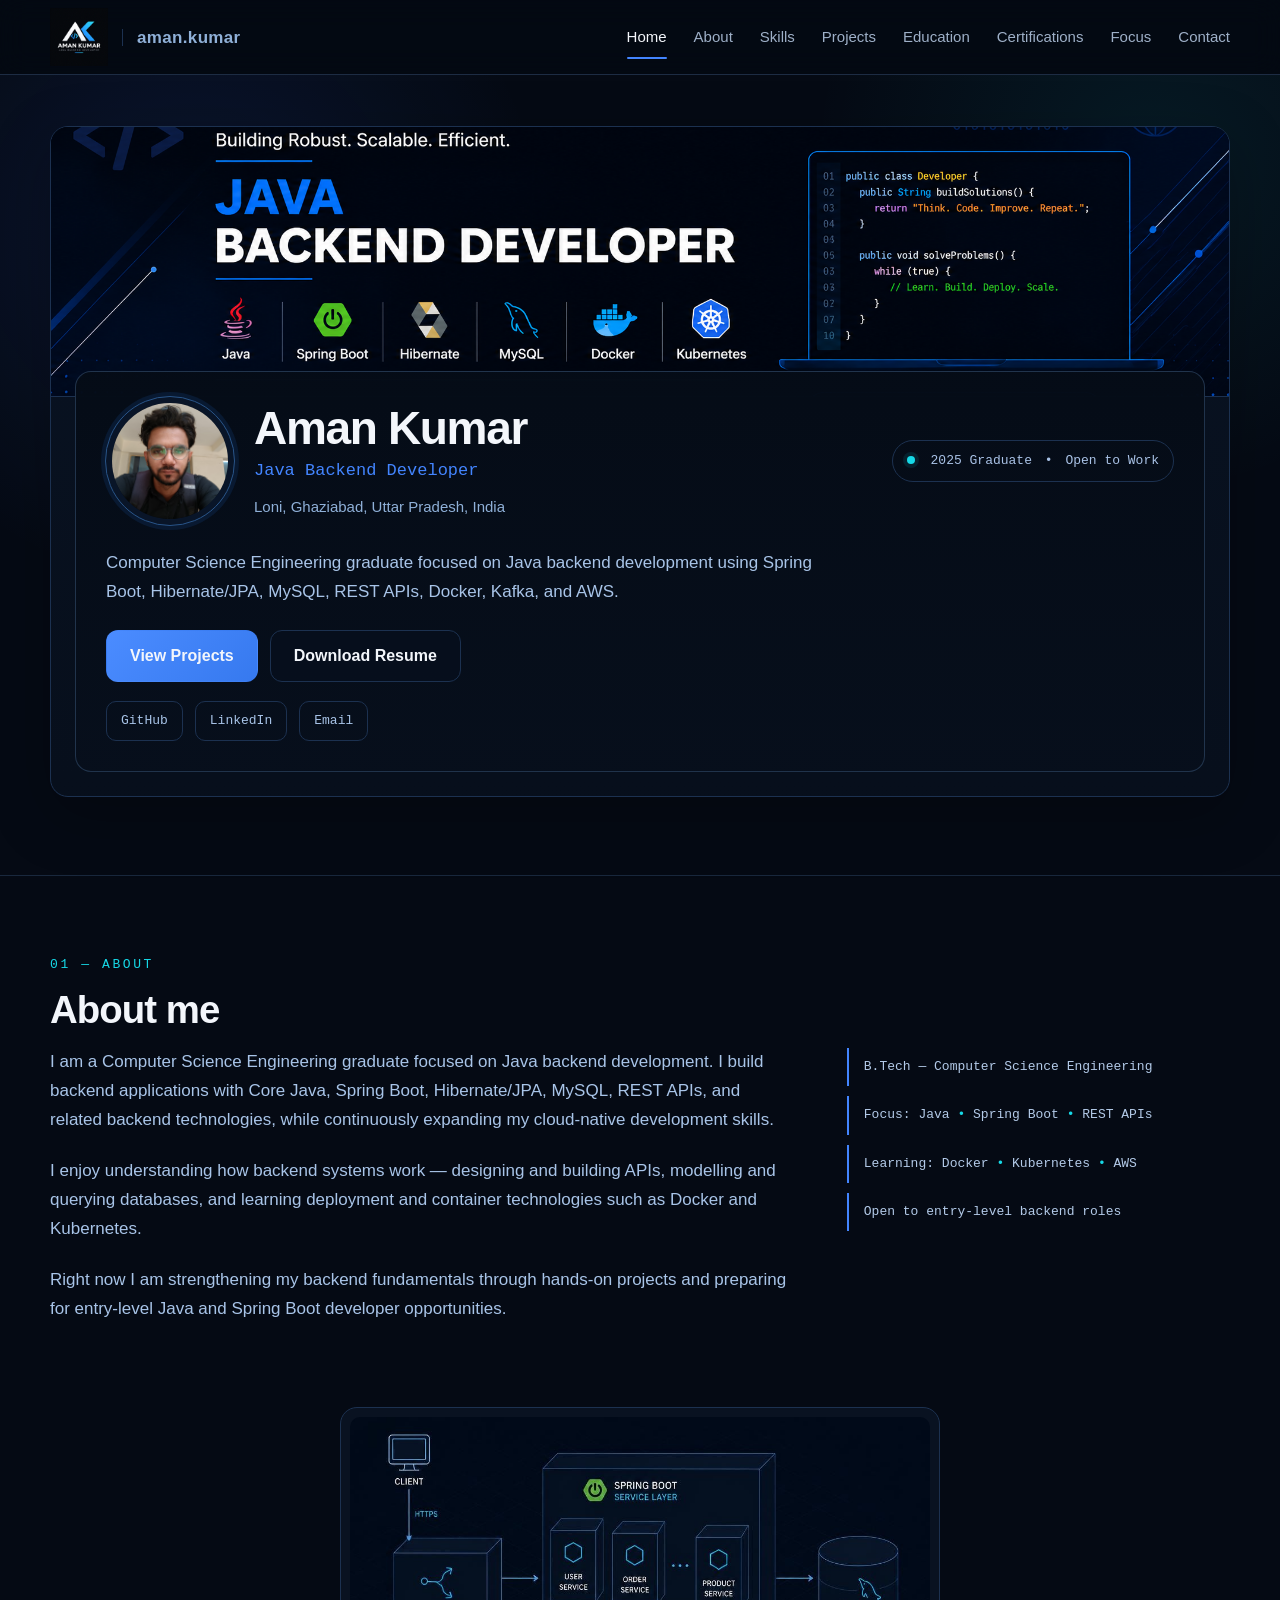
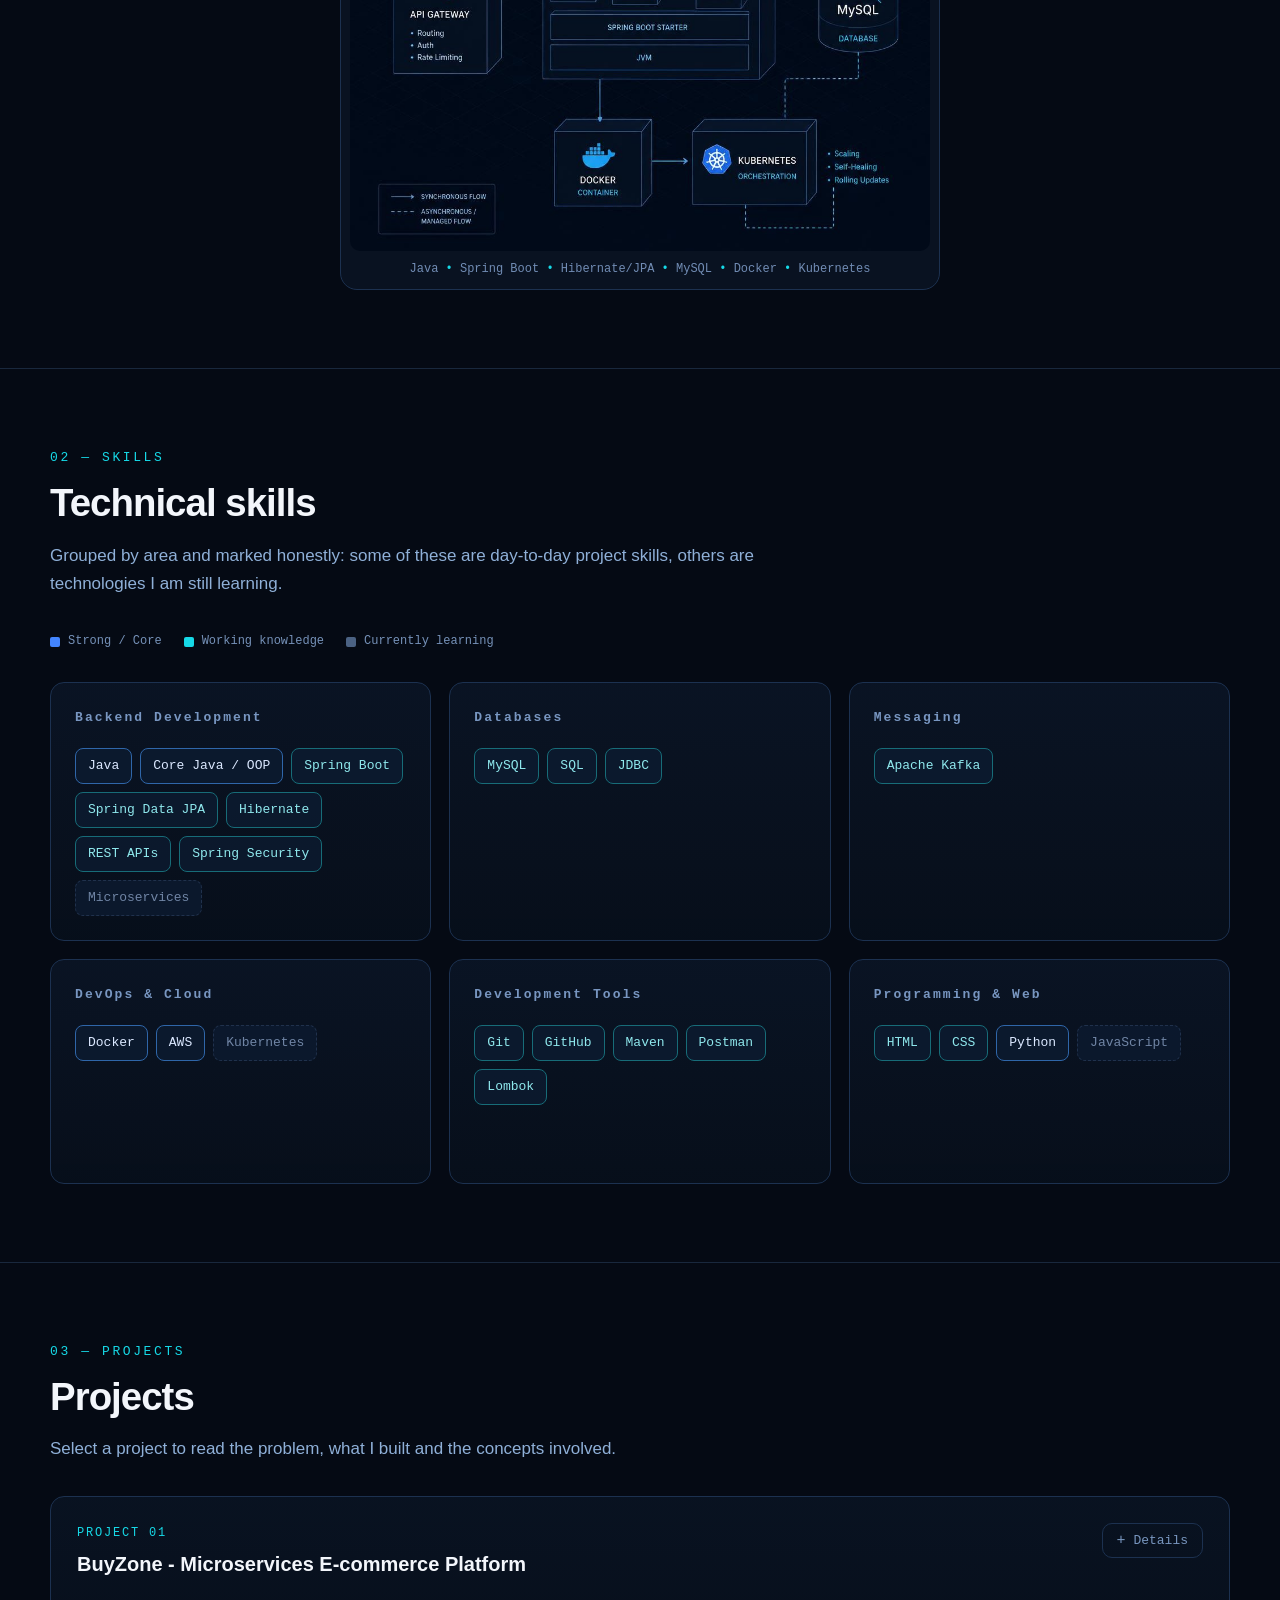
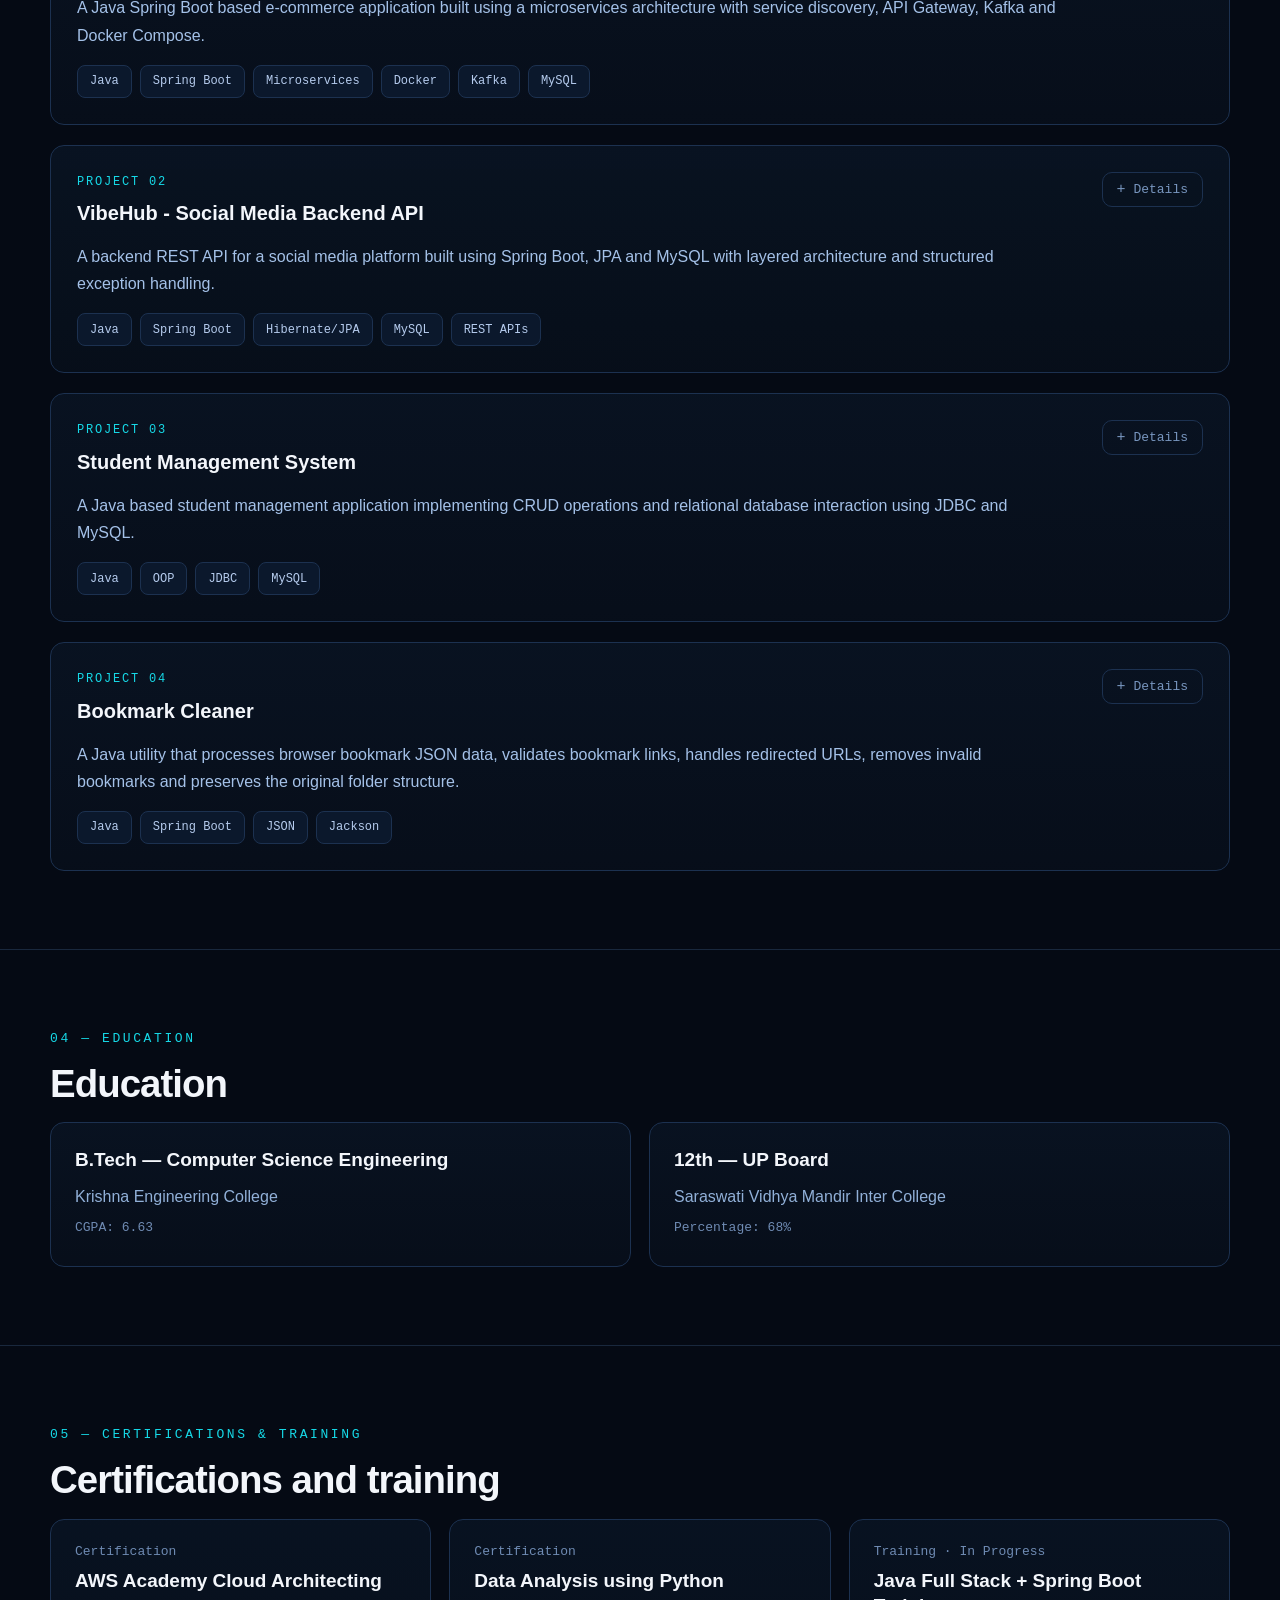
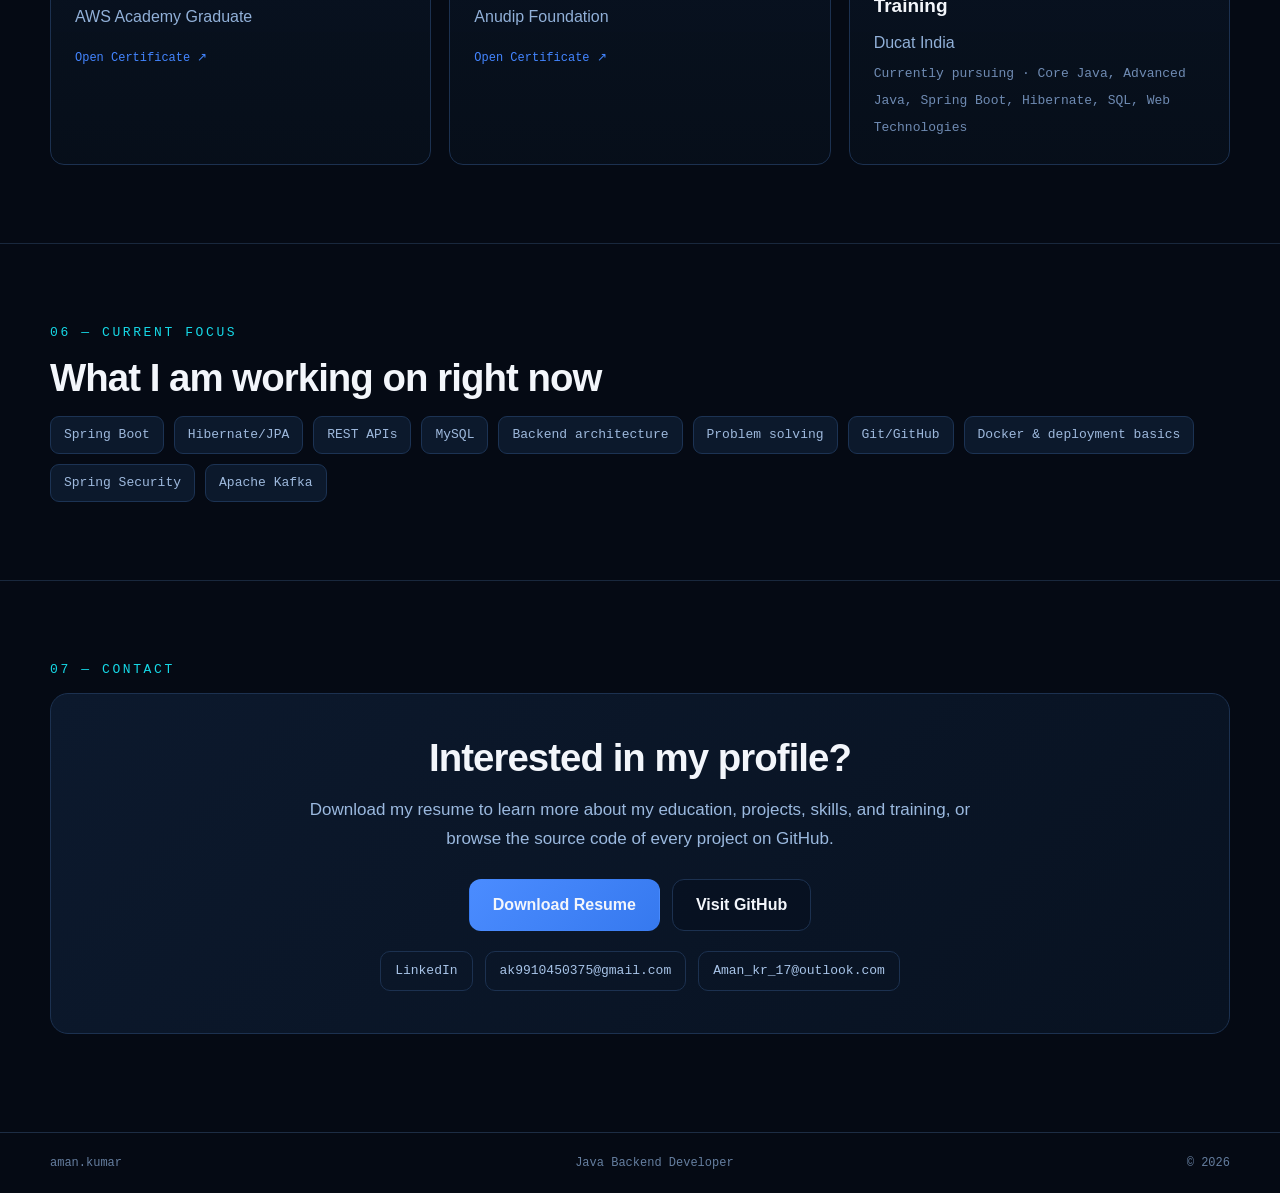
==== commit edec19a7: "added logo" ====
--- a/index.html
+++ b/index.html
@@ -141,7 +141,13 @@
     <body>
         <header class="site-header">
             <nav class="nav container" aria-label="Primary navigation">
-                <a class="brand" href="#home">aman<span>.kumar</span></a>
+                <a class="brand" href="#home">
+                    <img
+                        src="images/logo.png"
+                        alt="Aman Kumar — Java Backend Developer"
+                    />
+                    <span class="brand-name">aman<span>.kumar</span></span>
+                </a>
 
                 <button
                     class="menu-toggle"
--- a/css/style-updated.css
+++ b/css/style-updated.css
@@ -82,7 +82,6 @@
 .section-label,
 .project-number,
 .skill-card h3,
-.brand,
 .status-badge,
 .about-meta,
 .tag,
@@ -91,6 +90,37 @@
 .legend,
 .inline-link {
     font-family: Consolas, "Courier New", monospace;
+}
+
+.brand {
+    display: flex;
+    align-items: center;
+    gap: 14px;
+    height: 100%;
+    text-decoration: none;
+}
+
+.brand img {
+    width: 58px;
+    height: 58px;
+    object-fit: contain;
+    display: block;
+}
+
+.brand-name {
+    display: flex;
+    align-items: center;
+    height: 100%;
+    padding-left: 14px;
+    border-left: 1px solid var(--border);
+    font-size: 17px;
+    font-weight: 700;
+    letter-spacing: 0.02em;
+    line-height: 1;
+}
+
+.brand-name span {
+    color: var(--muted);
 }
 
 .section-label {
@@ -235,9 +265,9 @@
 .hero-banner {
     display: block;
     width: 100%;
-    height: clamp(255px, 20vw, 285px);
+    height: clamp(270px, 21vw, 300px);
     object-fit: cover;
-    object-position: center;
+    object-position: center 42%;
     background: #020812;
     border-radius: 17px 17px 0 0;
     border-bottom: 1px solid var(--border);
